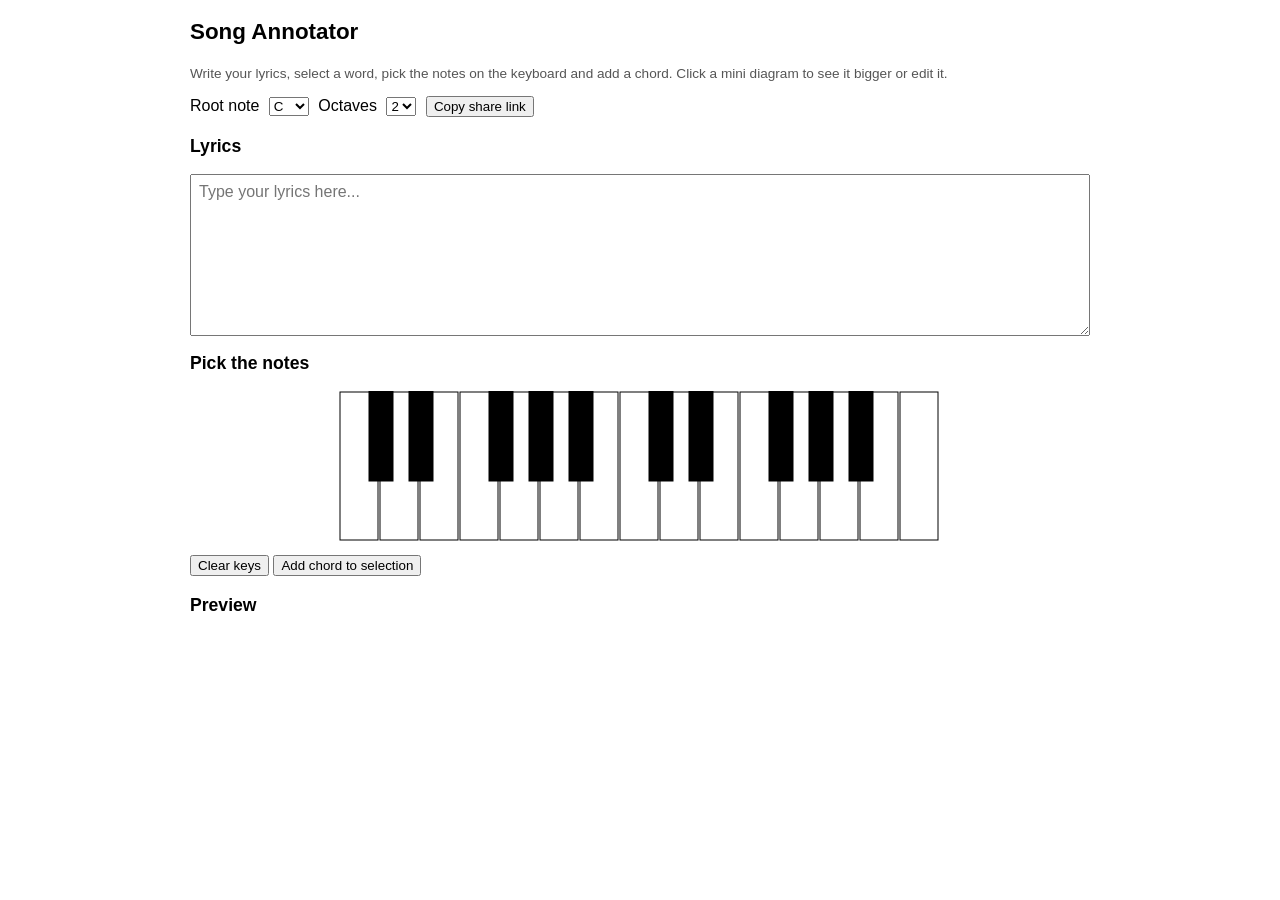
==== song.html @ 79e036ca "Add song annotator page with inline chord diagrams over lyrics - piano.js: shared keyboard rendering" ====
<!DOCTYPE html>
<html>
  <head>
    <title>Piano Song Annotator</title>
    <link rel="stylesheet" href="style.css" />
  </head>
  <body class="song-page">
    <h1>Song Annotator</h1>
    <p class="hint">
      Write your lyrics, select a word, pick the notes on the keyboard and add
      a chord. Click a mini diagram to see it bigger or edit it.
    </p>

    <div class="settings-bar">
      <label>
        Root note
        <select id="rootNote">
          <option value="0">C</option>
          <option value="1">C#</option>
          <option value="2">D</option>
          <option value="3">D#</option>
          <option value="4">E</option>
          <option value="5">F</option>
          <option value="6">F#</option>
          <option value="7">G</option>
          <option value="8">G#</option>
          <option value="9">A</option>
          <option value="10">A#</option>
          <option value="11">B</option>
        </select>
      </label>
      <label>
        Octaves
        <select id="octaves">
          <option value="2">2</option>
          <option value="3">3</option>
          <option value="4">4</option>
        </select>
      </label>
      <button id="copyLinkButton">Copy share link</button>
    </div>

    <h2>Lyrics</h2>
    <textarea
      id="lyricsInput"
      rows="8"
      placeholder="Type your lyrics here..."
    ></textarea>

    <h2>Pick the notes</h2>
    <canvas id="chordPicker" width="801" height="200"></canvas>
    <div>
      <button id="clearKeysButton">Clear keys</button>
      <button id="addChordButton">Add chord to selection</button>
    </div>

    <h2>Preview</h2>
    <div id="preview"></div>

    <p id="message"></p>

    <div id="modalBackdrop" class="hidden">
      <div id="modal">
        <canvas id="modalKeyboard" width="801" height="200"></canvas>
        <div>
          <button id="deleteChordButton">Delete chord</button>
          <button id="closeModalButton">Close</button>
        </div>
      </div>
    </div>

    <script src="piano.js"></script>
    <script src="song.js"></script>
  </body>
</html>
---- style.css ----
body {
  font-family: Arial, sans-serif;
  font-size: 16px;
  line-height: 1.5;
  margin: 0;
  padding: 0;
  text-align: center;
}

#piano-keyboard {
  display: block;
  margin: 20px auto;
}

#copyButton,
#downloadButton {
  padding: 10px 20px;
  color: white;
  border: none;
  border-radius: 5px;
  cursor: pointer;
}
#copyButton {
  background-color: #4caf50;
}
#downloadButton {
  background-color: #3f51b5;
}

#message {
  font-size: 0.8em;
}

/* ---------- Song annotator (song.html) ---------- */

h1 {
  font-size: 1.4em;
}

h2 {
  font-size: 1.1em;
}

.hint {
  font-size: 0.85em;
  color: #555;
  max-width: 700px;
  margin: 10px auto;
}

body.song-page {
  text-align: left;
}

.song-page > * {
  max-width: 900px;
  margin-left: auto;
  margin-right: auto;
}

#rootNote,
#octaves {
  margin: 0 5px;
}

#lyricsInput {
  display: block;
  width: 100%;
  min-height: 120px;
  box-sizing: border-box;
  font-family: inherit;
  font-size: 1em;
  padding: 8px;
  resize: vertical;
}

#chordPicker {
  display: block;
  margin: 10px auto;
}

#preview {
  white-space: pre-wrap;
  font-size: 1.1em;
  padding: 10px;
  max-width: 700px;
  margin: 0 auto;
}

.annotated-word {
  display: inline-block;
  text-align: center;
}

.mini-diagram {
  display: block;
  margin: 0 auto 2px;
  cursor: zoom-in;
}

#modalBackdrop {
  position: fixed;
  top: 0;
  left: 0;
  width: 100%;
  height: 100%;
  background: rgba(0, 0, 0, 0.5);
  z-index: 10;
}

#modal {
  position: absolute;
  top: 50%;
  left: 50%;
  transform: translate(-50%, -50%);
  background: white;
  padding: 15px;
  border-radius: 8px;
}

#modalKeyboard {
  display: block;
  margin: 10px auto;
}

.hidden {
  display: none;
}
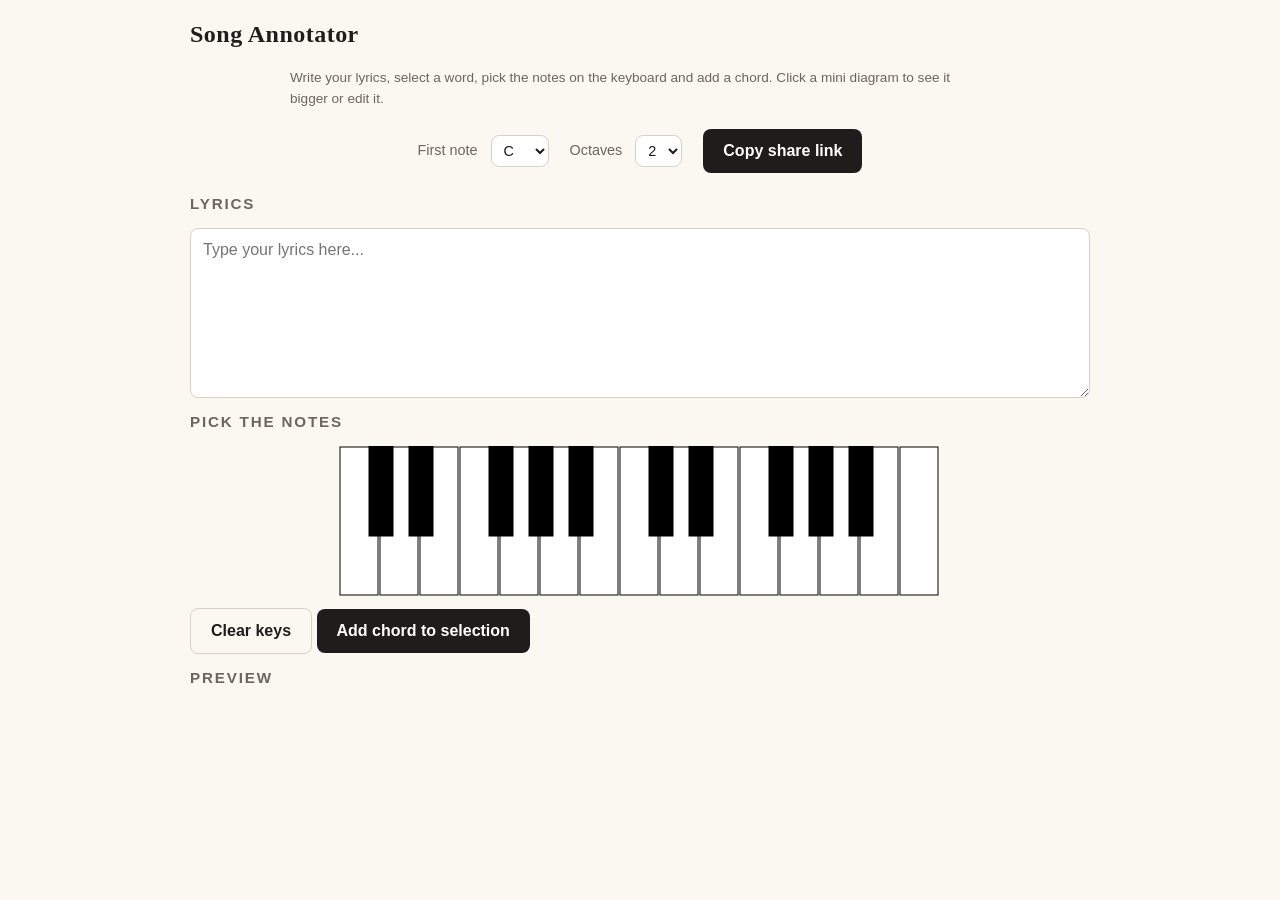
==== commit c5cded6b: "Polish UI and make notes octave-aware - Chords now store exact notes with octaves as a BigInt bitmas" ====
--- a/song.html
+++ b/song.html
@@ -13,7 +13,7 @@
 
     <div class="settings-bar">
       <label>
-        Root note
+        First note
         <select id="rootNote">
           <option value="0">C</option>
           <option value="1">C#</option>
@@ -37,7 +37,7 @@
           <option value="4">4</option>
         </select>
       </label>
-      <button id="copyLinkButton">Copy share link</button>
+      <button id="copyLinkButton" class="btn primary">Copy share link</button>
     </div>
 
     <h2>Lyrics</h2>
@@ -50,26 +50,27 @@
     <h2>Pick the notes</h2>
     <canvas id="chordPicker" width="801" height="200"></canvas>
     <div>
-      <button id="clearKeysButton">Clear keys</button>
-      <button id="addChordButton">Add chord to selection</button>
+      <button id="clearKeysButton" class="btn secondary">Clear keys</button>
+      <button id="addChordButton" class="btn primary">Add chord to selection</button>
     </div>
 
     <h2>Preview</h2>
     <div id="preview"></div>
 
-    <p id="message"></p>
+    <div id="toast-root" aria-live="polite"></div>
 
     <div id="modalBackdrop" class="hidden">
       <div id="modal">
         <canvas id="modalKeyboard" width="801" height="200"></canvas>
-        <div>
-          <button id="deleteChordButton">Delete chord</button>
-          <button id="closeModalButton">Close</button>
+        <div class="modal-actions">
+          <button id="deleteChordButton" class="btn danger">Delete chord</button>
+          <button id="closeModalButton" class="btn secondary">Close</button>
         </div>
       </div>
     </div>
 
     <script src="piano.js"></script>
+    <script src="notify.js"></script>
     <script src="song.js"></script>
   </body>
 </html>
--- a/style.css
+++ b/style.css
@@ -1,10 +1,34 @@
+:root {
+  --ivory: #fbf8f1;
+  --ink: #1f1d1b;
+  --ink-soft: #6b665e;
+  --felt: #8e3b46;
+  --felt-dark: #732e37;
+  --sand: #f4e4c1;
+  --line: #d8d2c4;
+  --success-bg: #1f1d1b;
+  --error-bg: #8e3b46;
+}
+
 body {
-  font-family: Arial, sans-serif;
+  font-family: "Helvetica Neue", Arial, sans-serif;
   font-size: 16px;
   line-height: 1.5;
   margin: 0;
-  padding: 0;
+  padding: 0 20px 40px;
   text-align: center;
+  background: var(--ivory);
+  color: var(--ink);
+}
+
+body.song-page {
+  text-align: left;
+}
+
+.song-page > * {
+  max-width: 900px;
+  margin-left: auto;
+  margin-right: auto;
 }
 
 #piano-keyboard {
@@ -12,55 +36,153 @@
   margin: 20px auto;
 }
 
+/* ---------- Buttons ---------- */
+
+.btn {
+  padding: 10px 20px;
+  color: white;
+  border: none;
+  border-radius: 8px;
+  cursor: pointer;
+  font: inherit;
+  font-weight: 600;
+  transition: transform 0.1s ease, box-shadow 0.1s ease, background-color 0.1s ease;
+}
+
+.btn:hover {
+  transform: translateY(-1px);
+  box-shadow: 0 3px 8px rgba(31, 29, 27, 0.25);
+}
+
+.btn:active {
+  transform: translateY(0);
+  box-shadow: none;
+}
+
+.btn:focus-visible {
+  outline: 3px solid var(--felt);
+  outline-offset: 2px;
+}
+
+.btn.primary {
+  background-color: var(--ink);
+}
+
+.btn.primary:hover {
+  background-color: #33302c;
+}
+
+.btn.secondary {
+  background-color: transparent;
+  color: var(--ink);
+  border: 1px solid var(--line);
+}
+
+.btn.secondary:hover {
+  background-color: var(--sand);
+  box-shadow: none;
+}
+
+.btn.danger {
+  background-color: var(--felt);
+}
+
+.btn.danger:hover {
+  background-color: var(--felt-dark);
+}
+
+button:not(.btn) {
+  padding: 10px 20px;
+  border: 1px solid var(--line);
+  border-radius: 8px;
+  background: white;
+  cursor: pointer;
+  font: inherit;
+}
+
+/* Legacy button colors kept for the quiz page until it adopts .btn */
 #copyButton,
 #downloadButton {
   padding: 10px 20px;
   color: white;
   border: none;
-  border-radius: 5px;
+  border-radius: 8px;
   cursor: pointer;
+  font: inherit;
+  font-weight: 600;
+  transition: transform 0.1s ease, box-shadow 0.1s ease;
 }
 #copyButton {
-  background-color: #4caf50;
+  background-color: var(--felt);
 }
 #downloadButton {
-  background-color: #3f51b5;
-}
+  background-color: var(--ink);
+}
+#copyButton:hover,
+#downloadButton:hover {
+  transform: translateY(-1px);
+  box-shadow: 0 3px 8px rgba(31, 29, 27, 0.25);
+}
+
+/* ---------- Quiz page text ---------- */
 
 #message {
-  font-size: 0.8em;
+  font-size: 0.85em;
 }
 
 /* ---------- Song annotator (song.html) ---------- */
 
 h1 {
-  font-size: 1.4em;
+  font-family: Georgia, "Times New Roman", serif;
+  font-size: 1.5em;
+  font-weight: 600;
+  letter-spacing: 0.02em;
 }
 
 h2 {
-  font-size: 1.1em;
+  font-size: 0.95em;
+  text-transform: uppercase;
+  letter-spacing: 0.12em;
+  color: var(--ink-soft);
 }
 
 .hint {
   font-size: 0.85em;
-  color: #555;
+  color: var(--ink-soft);
   max-width: 700px;
-  margin: 10px auto;
-}
-
-body.song-page {
-  text-align: left;
-}
-
-.song-page > * {
-  max-width: 900px;
-  margin-left: auto;
-  margin-right: auto;
+  margin: 0 auto 20px;
 }
 
 #rootNote,
 #octaves {
   margin: 0 5px;
+  font: inherit;
+  padding: 6px 8px;
+  border: 1px solid var(--line);
+  border-radius: 8px;
+  background: white;
+  color: var(--ink);
+}
+
+.settings-bar {
+  display: flex;
+  justify-content: center;
+  align-items: center;
+  gap: 16px;
+  flex-wrap: wrap;
+  margin-bottom: 20px;
+}
+
+.settings-bar label {
+  font-size: 0.9em;
+  color: var(--ink-soft);
+  display: flex;
+  align-items: center;
+  gap: 8px;
+}
+
+.song-page h2 {
+  text-align: left;
 }
 
 #lyricsInput {
@@ -70,19 +192,30 @@
   box-sizing: border-box;
   font-family: inherit;
   font-size: 1em;
-  padding: 8px;
+  padding: 12px;
   resize: vertical;
+  border: 1px solid var(--line);
+  border-radius: 8px;
+  background: white;
+  color: var(--ink);
+}
+
+#lyricsInput:focus-visible {
+  outline: 3px solid var(--sand);
+  outline-offset: 0;
+  border-color: var(--ink-soft);
 }
 
 #chordPicker {
   display: block;
   margin: 10px auto;
+  cursor: pointer;
 }
 
 #preview {
   white-space: pre-wrap;
   font-size: 1.1em;
-  padding: 10px;
+  padding: 10px 0;
   max-width: 700px;
   margin: 0 auto;
 }
@@ -97,6 +230,14 @@
   margin: 0 auto 2px;
   cursor: zoom-in;
 }
+
+.pending-selection {
+  background: var(--sand);
+  border-radius: 4px;
+  box-shadow: 0 0 0 2px var(--sand);
+}
+
+/* ---------- Modal ---------- */
 
 #modalBackdrop {
   position: fixed;
@@ -104,7 +245,7 @@
   left: 0;
   width: 100%;
   height: 100%;
-  background: rgba(0, 0, 0, 0.5);
+  background: rgba(31, 29, 27, 0.55);
   z-index: 10;
 }
 
@@ -113,16 +254,75 @@
   top: 50%;
   left: 50%;
   transform: translate(-50%, -50%);
-  background: white;
+  background: var(--ivory);
   padding: 15px;
-  border-radius: 8px;
+  border-radius: 12px;
+  box-shadow: 0 10px 30px rgba(0, 0, 0, 0.3);
+  max-width: 95vw;
 }
 
 #modalKeyboard {
   display: block;
   margin: 10px auto;
+}
+
+.modal-actions {
+  display: flex;
+  justify-content: center;
+  gap: 10px;
+  flex-wrap: wrap;
 }
 
 .hidden {
   display: none;
 }
+
+/* ---------- Toasts ---------- */
+
+#toast-root {
+  position: fixed;
+  bottom: 20px;
+  left: 50%;
+  transform: translateX(-50%);
+  display: flex;
+  flex-direction: column;
+  align-items: center;
+  gap: 8px;
+  z-index: 50;
+  pointer-events: none;
+}
+
+.toast {
+  background: var(--success-bg);  color: white;
+  padding: 10px 18px;
+  border-radius: 8px;
+  font-size: 0.9em;
+  box-shadow: 0 4px 14px rgba(31, 29, 27, 0.3);
+  opacity: 1;
+  transition: opacity 0.3s ease, transform 0.3s ease;
+  max-width: 90vw;
+}
+
+.toast.error {
+  background: var(--error-bg);
+}
+
+.toast.success {
+  background: var(--success-bg);
+}
+
+.toast.leaving {
+  opacity: 0;
+  transform: translateY(8px);
+}
+
+@media (prefers-reduced-motion: reduce) {
+  .btn,
+  .toast {
+    transition: none;
+  }
+  .btn:hover,
+  .btn:active {
+    transform: none;
+  }
+}
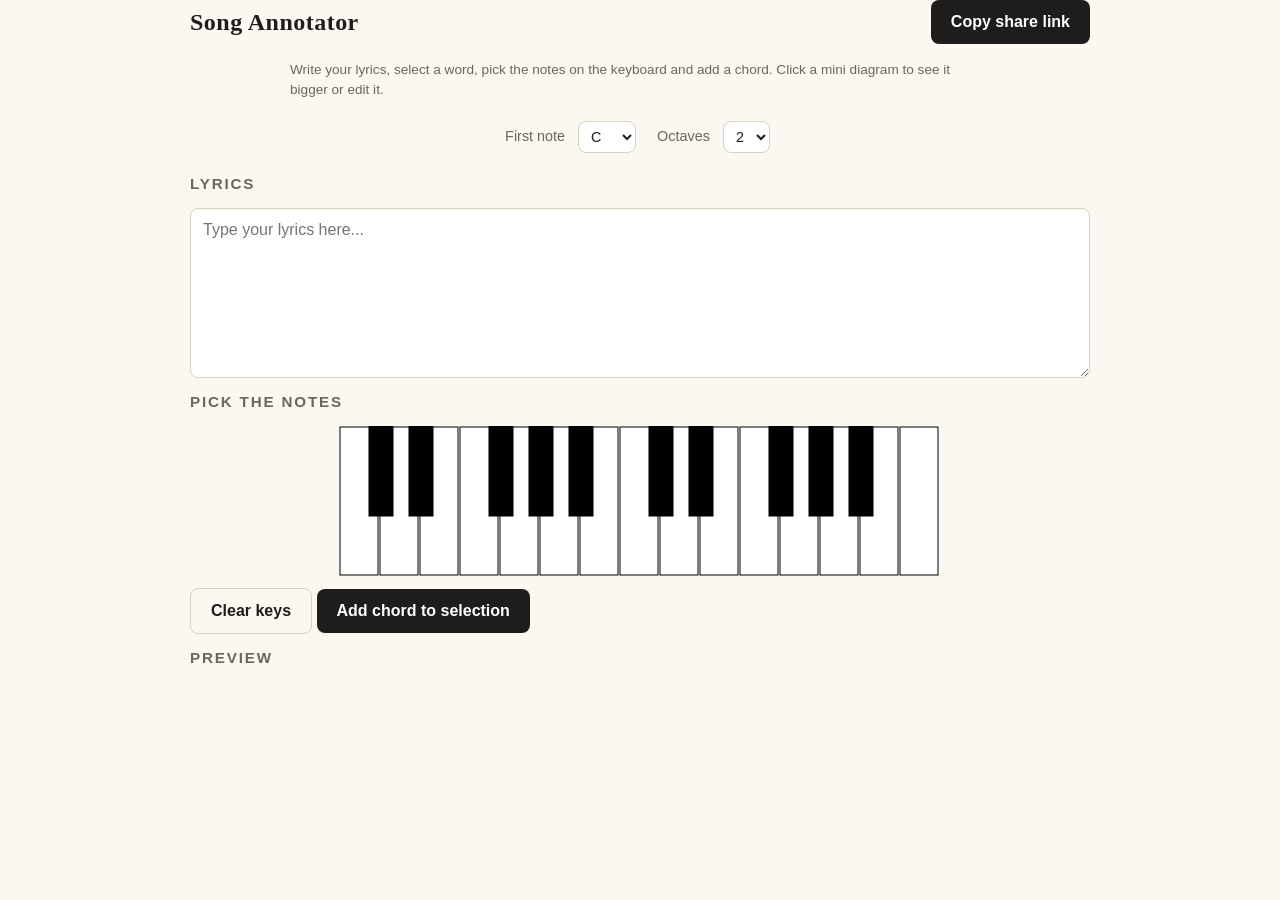
==== commit b7ae738b: "Add view-only mode for shared song links - Copy share link always produces a view-only URL (hash ver" ====
--- a/song.html
+++ b/song.html
@@ -1,60 +1,71 @@
 <!DOCTYPE html>
 <html>
   <head>
+    <meta charset="utf-8" />
     <title>Piano Song Annotator</title>
     <link rel="stylesheet" href="style.css" />
   </head>
   <body class="song-page">
-    <h1>Song Annotator</h1>
-    <p class="hint">
-      Write your lyrics, select a word, pick the notes on the keyboard and add
-      a chord. Click a mini diagram to see it bigger or edit it.
-    </p>
-
-    <div class="settings-bar">
-      <label>
-        First note
-        <select id="rootNote">
-          <option value="0">C</option>
-          <option value="1">C#</option>
-          <option value="2">D</option>
-          <option value="3">D#</option>
-          <option value="4">E</option>
-          <option value="5">F</option>
-          <option value="6">F#</option>
-          <option value="7">G</option>
-          <option value="8">G#</option>
-          <option value="9">A</option>
-          <option value="10">A#</option>
-          <option value="11">B</option>
-        </select>
-      </label>
-      <label>
-        Octaves
-        <select id="octaves">
-          <option value="2">2</option>
-          <option value="3">3</option>
-          <option value="4">4</option>
-        </select>
-      </label>
+    <div class="top-bar">
+      <h1 id="pageTitle" class="editor-only">Song Annotator</h1>
+      <h1 id="viewerTitle" class="user-only hidden">Song</h1>
+      <button id="editSongButton" class="btn secondary hidden">Edit song</button>
       <button id="copyLinkButton" class="btn primary">Copy share link</button>
     </div>
 
-    <h2>Lyrics</h2>
+    <div class="editor-only">
+      <p class="hint">
+        Write your lyrics, select a word, pick the notes on the keyboard and add
+        a chord. Click a mini diagram to see it bigger or edit it.
+      </p>
+
+      <div class="settings-bar">
+        <label>
+          First note
+          <select id="rootNote">
+            <option value="0">C</option>
+            <option value="1">C#</option>
+            <option value="2">D</option>
+            <option value="3">D#</option>
+            <option value="4">E</option>
+            <option value="5">F</option>
+            <option value="6">F#</option>
+            <option value="7">G</option>
+            <option value="8">G#</option>
+            <option value="9">A</option>
+            <option value="10">A#</option>
+            <option value="11">B</option>
+          </select>
+        </label>
+        <label>
+          Octaves
+          <select id="octaves">
+            <option value="2">2</option>
+            <option value="3">3</option>
+            <option value="4">4</option>
+          </select>
+        </label>
+      </div>
+    </div>
+
+    <h2 class="editor-only">Lyrics</h2>
     <textarea
       id="lyricsInput"
+      class="editor-only"
       rows="8"
       placeholder="Type your lyrics here..."
     ></textarea>
 
-    <h2>Pick the notes</h2>
-    <canvas id="chordPicker" width="801" height="200"></canvas>
-    <div>
-      <button id="clearKeysButton" class="btn secondary">Clear keys</button>
-      <button id="addChordButton" class="btn primary">Add chord to selection</button>
+    <div class="editor-only">
+      <h2>Pick the notes</h2>
+      <canvas id="chordPicker" width="801" height="200"></canvas>
+      <div>
+        <button id="clearKeysButton" class="btn secondary">Clear keys</button>
+        <button id="addChordButton" class="btn primary">Add chord to selection</button>
+      </div>
     </div>
 
-    <h2>Preview</h2>
+    <h2 id="previewHeading">Preview</h2>
     <div id="preview"></div>
 
     <div id="toast-root" aria-live="polite"></div>
--- a/style.css
+++ b/style.css
@@ -181,6 +181,22 @@
   gap: 8px;
 }
 
+.top-bar {
+  display: flex;
+  justify-content: space-between;
+  align-items: center;
+  gap: 12px;
+  margin-bottom: 16px;
+}
+
+.top-bar h1 {
+  margin: 0;
+}
+
+.top-bar > :first-child {
+  margin-inline-end: auto;
+}
+
 .song-page h2 {
   text-align: left;
 }
@@ -274,7 +290,7 @@
 }
 
 .hidden {
-  display: none;
+  display: none !important;
 }
 
 /* ---------- Toasts ---------- */
